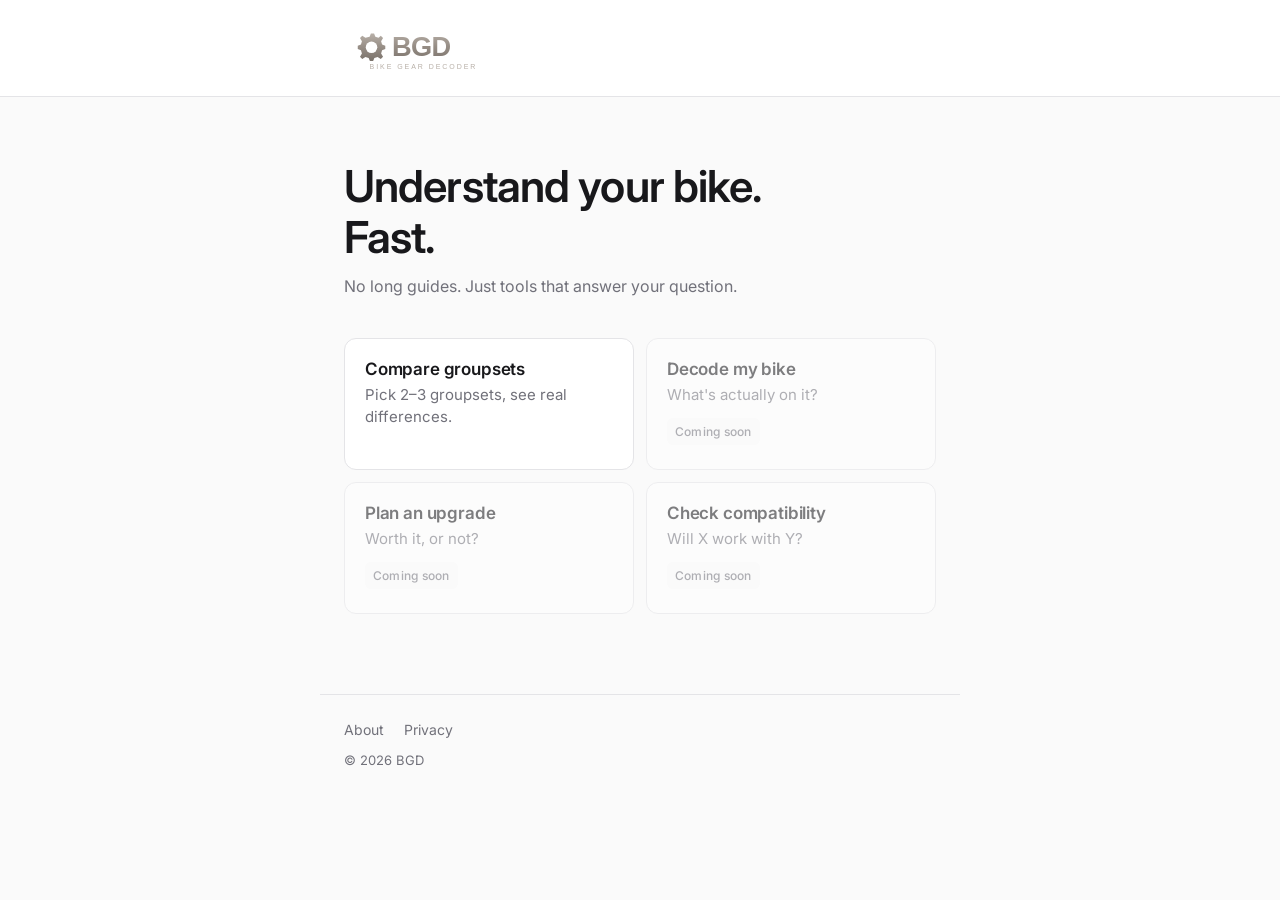
==== index.html @ 35ef9768 "Fix: og:url + compare link" ====
<!doctype html>
<html lang="en">
  <head>
    <meta charset="UTF-8" />
    <meta name="viewport" content="width=device-width, initial-scale=1.0" />

    <title>BGD — Bike Gear Decoder</title>
    <meta
      name="description"
      content="Tools for cyclists to understand their bike. Compare groupsets, decode parts, plan upgrades. No 3000-word guides."
    />

    <meta property="og:title" content="BGD — Bike Gear Decoder" />
    <meta property="og:description" content="Understand your bike. Fast." />
    <meta property="og:type" content="website" />
    <meta property="og:url" content="https://bikegeardecoder.com/" />

    <link rel="stylesheet" href="styles/base.css" />
    <link rel="stylesheet" href="styles/components.css" />
  </head>

  <body>
    <header class="site-header">
      <a href="/" class="wordmark" aria-label="BGD homepage">
        <svg
          class="logo"
          width="500"
          height="200"
          viewBox="0 0 500 200"
          xmlns="http://www.w3.org/2000/svg"
          role="img"
          aria-label="BGD — Bike Gear Decoder"
        >
          <defs>
            <linearGradient
              id="metalGradient"
              x1="0%"
              y1="0%"
              x2="0%"
              y2="100%"
            >
              <stop offset="0%" style="stop-color: #b8b0a8; stop-opacity: 1" />
              <stop offset="50%" style="stop-color: #968d85; stop-opacity: 1" />
              <stop
                offset="100%"
                style="stop-color: #7a726b; stop-opacity: 1"
              />
            </linearGradient>
          </defs>
          <path
            d="M80,65 L84,55 L94,55 L98,65 L108,68 L115,62 L122,69 L116,79 L119,89 L129,93 L129,103 L119,107 L116,117 L122,127 L115,134 L105,128 L95,131 L91,141 L81,141 L77,131 L67,128 L57,134 L50,127 L56,117 L53,107 L43,103 L43,93 L53,89 L56,79 L50,69 L57,62 L67,68 Z"
            fill="url(#metalGradient)"
          />
          <circle cx="86" cy="98" r="18" fill="white" />
          <text
            x="150"
            y="125"
            font-family="Arial, Helvetica, sans-serif"
            font-weight="bold"
            font-size="85"
            fill="url(#metalGradient)"
            letter-spacing="-2"
          >
            BGD
          </text>
          <text
            x="80"
            y="165"
            font-family="Arial, Helvetica, sans-serif"
            font-size="22"
            fill="#b8b0a8"
            letter-spacing="6"
          >
            BIKE GEAR DECODER
          </text>
        </svg>
      </a>
    </header>

    <main class="site-main">
      <section class="intro">
        <h1 class="intro-title">Understand your bike.<br />Fast.</h1>
        <p class="intro-subtitle">
          No long guides. Just tools that answer your question.
        </p>
      </section>

      <section class="tool-grid" aria-label="Tools">
        <a href="/compare.html" class="tool-card tool-card--live">
          <h2 class="tool-card-title">Compare groupsets</h2>
          <p class="tool-card-desc">
            Pick 2–3 groupsets, see real differences.
          </p>
        </a>

        <div class="tool-card tool-card--soon" aria-disabled="true">
          <h2 class="tool-card-title">Decode my bike</h2>
          <p class="tool-card-desc">What's actually on it?</p>
          <span class="tool-card-status">Coming soon</span>
        </div>

        <div class="tool-card tool-card--soon" aria-disabled="true">
          <h2 class="tool-card-title">Plan an upgrade</h2>
          <p class="tool-card-desc">Worth it, or not?</p>
          <span class="tool-card-status">Coming soon</span>
        </div>

        <div class="tool-card tool-card--soon" aria-disabled="true">
          <h2 class="tool-card-title">Check compatibility</h2>
          <p class="tool-card-desc">Will X work with Y?</p>
          <span class="tool-card-status">Coming soon</span>
        </div>
      </section>
    </main>

    <footer class="site-footer">
      <nav class="footer-nav" aria-label="Footer">
        <a href="/about">About</a>
        <a href="/privacy">Privacy</a>
      </nav>
      <p class="footer-copy">© 2026 BGD</p>
    </footer>
  </body>
</html>
---- styles/base.css ----
/* ==========================================================================
   BGD — base.css
   Reset, premenné, typografia, základné layout pravidlá
   ========================================================================== */

/* --- 1. Načítanie fontu Inter z Google Fonts -------------------------------- */

@import url("https://fonts.googleapis.com/css2?family=Inter:wght@400;500;600&display=swap");

/* --- 2. CSS premenné (design tokens) ---------------------------------------- */

:root {
  /* Titánová paleta (primárna farba značky) */
  --color-titanium: #8b7d6a;
  --color-titanium-dark: #6f6456;
  --color-titanium-light: #a79a87;

  /* Neutrálne farby (pozadie, text, borders) */
  --color-bg: #fafafa;
  --color-surface: #ffffff;
  --color-text: #18181b;
  --color-text-muted: #71717a;
  --color-border: #e4e4e7;

  /* Sémantické farby (pre diff badges v Comparator-e neskôr) */
  --color-success: #166534;
  --color-success-bg: #dcfce7;
  --color-warning: #9a3412;
  --color-warning-bg: #fed7aa;
  --color-danger: #991b1b;
  --color-danger-bg: #fee2e2;

  /* Typografia */
  --font-sans:
    "Inter", -apple-system, BlinkMacSystemFont, "Segoe UI", Roboto, sans-serif;

  /* Rozmery */
  --radius-sm: 6px;
  --radius-md: 8px;
  --radius-lg: 12px;

  /* Layout */
  --container-max: 640px;
  --space-page: 1.5rem;
}

/* --- 3. Reset --------------------------------------------------------------- */

*,
*::before,
*::after {
  box-sizing: border-box;
  margin: 0;
  padding: 0;
}

html {
  font-size: 16px;
  -webkit-text-size-adjust: 100%;
}

body {
  font-family: var(--font-sans);
  font-size: 1rem;
  line-height: 1.6;
  color: var(--color-text);
  background-color: var(--color-bg);
  min-height: 100vh;
  -webkit-font-smoothing: antialiased;
  -moz-osx-font-smoothing: grayscale;
}

img,
svg {
  max-width: 100%;
  display: block;
}

a {
  color: inherit;
  text-decoration: none;
}

button {
  font-family: inherit;
  cursor: pointer;
  border: none;
  background: none;
}

/* --- 4. Typografia ---------------------------------------------------------- */

h1,
h2,
h3 {
  font-weight: 600;
  line-height: 1.2;
  letter-spacing: -0.01em;
}

h1 {
  font-size: 2rem;
}
h2 {
  font-size: 1.25rem;
}
h3 {
  font-size: 1rem;
}

p {
  line-height: 1.6;
}

/* --- 5. Základné layout pravidlá -------------------------------------------- */

.site-main {
  max-width: var(--container-max);
  margin: 0 auto;
  padding: 0 var(--space-page);
}
---- styles/components.css ----
/* ==========================================================================
   BGD — components.css
   Header, intro, tool cards, footer
   ========================================================================== */

/* --- 1. Header -------------------------------------------------------------- */

.site-header {
  border-bottom: 1px solid var(--color-border);
  background-color: var(--color-surface);
}

.site-header > .wordmark {
  display: block;
  max-width: var(--container-max);
  margin: 0 auto;
  padding: 1rem var(--space-page);
}

.wordmark .logo {
  height: 56px;
  width: auto;
}

/* --- 2. Intro sekcia -------------------------------------------------------- */

.intro {
  padding: 3rem 0 2rem;
  text-align: left;
}

.intro-title {
  font-size: 2.25rem;
  font-weight: 600;
  line-height: 1.15;
  letter-spacing: -0.02em;
  margin-bottom: 0.75rem;
}

.intro-subtitle {
  font-size: 1rem;
  color: var(--color-text-muted);
  line-height: 1.5;
}

/* --- 3. Tool grid ----------------------------------------------------------- */

.tool-grid {
  display: grid;
  grid-template-columns: 1fr;
  gap: 0.75rem;
  padding-bottom: 3rem;
}

/* --- 4. Tool card (shared) -------------------------------------------------- */

.tool-card {
  display: block;
  background-color: var(--color-surface);
  border: 1px solid var(--color-border);
  border-radius: var(--radius-lg);
  padding: 1.25rem 1.25rem 1.5rem;
  position: relative;
  transition:
    border-color 0.15s ease,
    transform 0.15s ease;
}

.tool-card-title {
  font-size: 1.0625rem;
  font-weight: 600;
  margin-bottom: 0.25rem;
  color: var(--color-text);
}

.tool-card-desc {
  font-size: 0.9375rem;
  color: var(--color-text-muted);
  line-height: 1.5;
}

/* --- 5. Tool card — live (clickable) ---------------------------------------- */

.tool-card--live:hover {
  border-color: var(--color-titanium);
  transform: translateY(-1px);
}

.tool-card--live:active {
  transform: translateY(0);
}

/* --- 6. Tool card — coming soon --------------------------------------------- */

.tool-card--soon {
  opacity: 0.55;
}

.tool-card-status {
  display: inline-block;
  font-size: 0.75rem;
  font-weight: 500;
  color: var(--color-text-muted);
  background-color: var(--color-bg);
  padding: 0.25rem 0.5rem;
  border-radius: var(--radius-sm);
  margin-top: 0.75rem;
  letter-spacing: 0.02em;
}

/* --- 7. Footer -------------------------------------------------------------- */

.site-footer {
  border-top: 1px solid var(--color-border);
  max-width: var(--container-max);
  margin: 2rem auto 0;
  padding: 1.5rem var(--space-page);
}

.footer-nav {
  display: flex;
  gap: 1.25rem;
  margin-bottom: 0.5rem;
}

.footer-nav a {
  font-size: 0.875rem;
  color: var(--color-text-muted);
}

.footer-nav a:hover {
  color: var(--color-text);
}

.footer-copy {
  font-size: 0.8125rem;
  color: var(--color-text-muted);
}

/* ==========================================================================
   Media queries — väčšie obrazovky
   ========================================================================== */

@media (min-width: 480px) {
  .tool-grid {
    grid-template-columns: 1fr 1fr;
  }
}

@media (min-width: 640px) {
  .intro {
    padding: 4rem 0 2.5rem;
  }

  .intro-title {
    font-size: 2.75rem;
  }

  .wordmark .logo {
    height: 64px;
  }
}
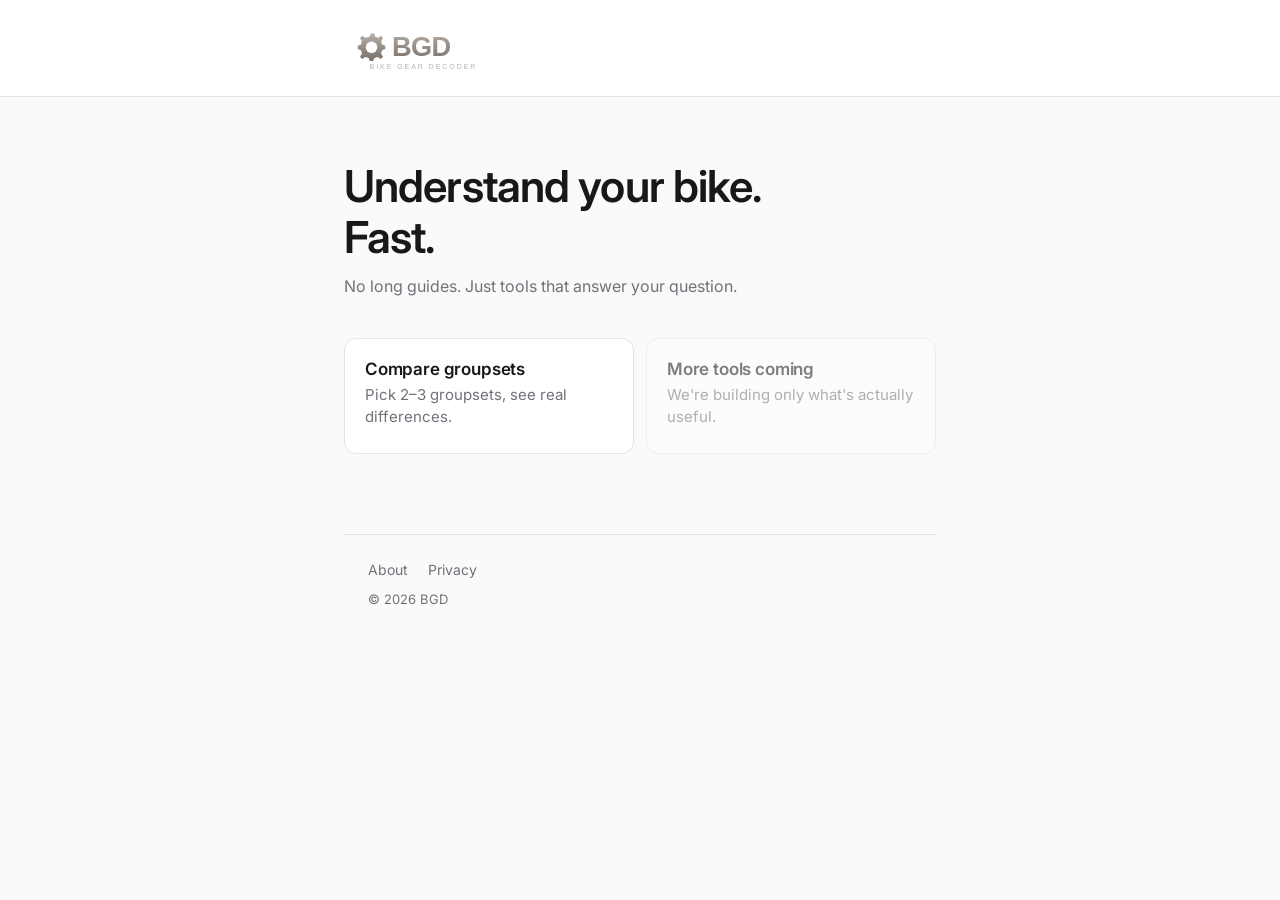
==== commit 7e375657: "Replace 3 coming-soon cards with single generic placeholder" ====
--- a/index.html
+++ b/index.html
@@ -85,33 +85,19 @@
         </p>
       </section>
 
-      <section class="tool-grid" aria-label="Tools">
-        <a href="/compare.html" class="tool-card tool-card--live">
-          <h2 class="tool-card-title">Compare groupsets</h2>
-          <p class="tool-card-desc">
-            Pick 2–3 groupsets, see real differences.
-          </p>
-        </a>
+     <section class="tool-grid" aria-label="Tools">
+  <a href="/compare.html" class="tool-card tool-card--live">
+    <h2 class="tool-card-title">Compare groupsets</h2>
+    <p class="tool-card-desc">
+      Pick 2–3 groupsets, see real differences.
+    </p>
+  </a>
 
-        <div class="tool-card tool-card--soon" aria-disabled="true">
-          <h2 class="tool-card-title">Decode my bike</h2>
-          <p class="tool-card-desc">What's actually on it?</p>
-          <span class="tool-card-status">Coming soon</span>
-        </div>
-
-        <div class="tool-card tool-card--soon" aria-disabled="true">
-          <h2 class="tool-card-title">Plan an upgrade</h2>
-          <p class="tool-card-desc">Worth it, or not?</p>
-          <span class="tool-card-status">Coming soon</span>
-        </div>
-
-        <div class="tool-card tool-card--soon" aria-disabled="true">
-          <h2 class="tool-card-title">Check compatibility</h2>
-          <p class="tool-card-desc">Will X work with Y?</p>
-          <span class="tool-card-status">Coming soon</span>
-        </div>
-      </section>
-    </main>
+  <div class="tool-card tool-card--soon" aria-disabled="true">
+    <h2 class="tool-card-title">More tools coming</h2>
+    <p class="tool-card-desc">We're building only what's actually useful.</p>
+  </div>
+</section>
 
     <footer class="site-footer">
       <nav class="footer-nav" aria-label="Footer">
@@ -120,5 +106,6 @@
       </nav>
       <p class="footer-copy">© 2026 BGD</p>
     </footer>
+    <script src="scripts/footer.js"></script>
   </body>
 </html>
--- a/styles/components.css
+++ b/styles/components.css
@@ -137,6 +137,55 @@
   color: var(--color-text-muted);
 }
 
+/* --- 8. Page intro (info pages: about, privacy, etc.) ---------------------- */
+
+.page-intro {
+  padding: 2rem 0 1.5rem;
+}
+
+.page-breadcrumb {
+  font-size: 0.875rem;
+  color: var(--color-text-muted);
+  margin-bottom: 1rem;
+}
+
+.page-breadcrumb a:hover {
+  color: var(--color-text);
+}
+
+.page-title {
+  font-size: 1.75rem;
+  font-weight: 600;
+  letter-spacing: -0.02em;
+  line-height: 1.15;
+  margin-bottom: 0.5rem;
+}
+
+.page-subtitle {
+  font-size: 1rem;
+  color: var(--color-text-muted);
+}
+
+/* --- 9. Page body (info page text content) --------------------------------- */
+
+.page-body {
+  padding-bottom: 3rem;
+  max-width: 42rem;
+}
+
+.page-body p {
+  font-size: 1rem;
+  line-height: 1.6;
+  color: var(--color-text);
+  margin-bottom: 1rem;
+}
+
+.signature {
+  margin-top: 1.5rem;
+  font-style: italic;
+  color: var(--color-text-muted);
+}
+
 /* ==========================================================================
    Media queries — väčšie obrazovky
    ========================================================================== */
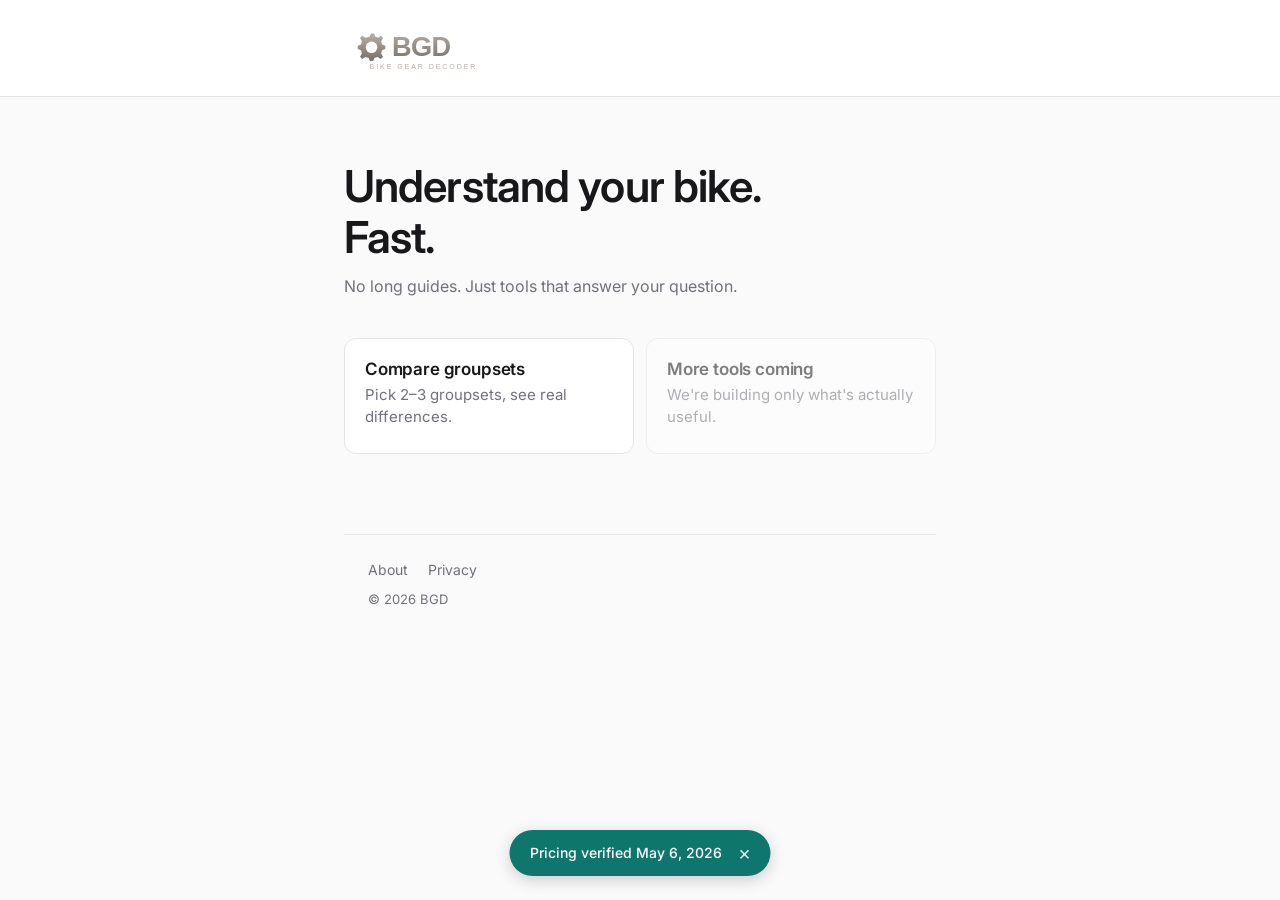
==== commit efb807a0: "Add pricing freshness toast and footer note" ====
--- a/index.html
+++ b/index.html
@@ -10,10 +10,26 @@
       content="Tools for cyclists to understand their bike. Compare groupsets, decode parts, plan upgrades. No 3000-word guides."
     />
 
-    <meta property="og:title" content="BGD — Bike Gear Decoder" />
-    <meta property="og:description" content="Understand your bike. Fast." />
-    <meta property="og:type" content="website" />
-    <meta property="og:url" content="https://bikegeardecoder.com/" />
+   <meta property="og:title" content="Bike Gear Decoder" />
+<meta property="og:description" content="Compare MTB components. No 3000-word essays." />
+<meta property="og:type" content="website" />
+<meta property="og:url" content="https://bikegeardecoder.com/" />
+<meta property="og:image" content="https://bikegeardecoder.com/og-image.png" />
+<meta property="og:image:width" content="1200" />
+<meta property="og:image:height" content="630" />
+
+<!-- Twitter Card -->
+<meta name="twitter:card" content="summary_large_image" />
+<meta name="twitter:title" content="Bike Gear Decoder" />
+<meta name="twitter:description" content="Compare MTB components. No 3000-word essays." />
+<meta name="twitter:image" content="https://bikegeardecoder.com/og-image.png" />
+
+    <link rel="icon" type="image/png" href="/favicon-96x96.png" sizes="96x96" />
+    <link rel="icon" type="image/svg+xml" href="/favicon.svg" />
+    <link rel="shortcut icon" href="/favicon.ico" />
+    <link rel="apple-touch-icon" sizes="180x180" href="/apple-touch-icon.png" />
+    <meta name="apple-mobile-web-app-title" content="BGD" />
+    <link rel="manifest" href="/site.webmanifest" />
 
     <link rel="stylesheet" href="styles/base.css" />
     <link rel="stylesheet" href="styles/components.css" />
@@ -107,5 +123,11 @@
       <p class="footer-copy">© 2026 BGD</p>
     </footer>
     <script src="scripts/footer.js"></script>
+    <script src="scripts/toast.js" defer></script>
+    <!-- Pricing freshness toast -->
+<div id="pricing-toast" class="pricing-toast" role="status" aria-live="polite">
+  <span class="pricing-toast__text">Pricing verified May 6, 2026</span>
+  <button class="pricing-toast__close" aria-label="Close">×</button>
+</div>
   </body>
 </html>
--- a/styles/components.css
+++ b/styles/components.css
@@ -209,3 +209,70 @@
     height: 64px;
   }
 }
+/* Pricing freshness toast */
+.pricing-toast {
+  position: fixed;
+  bottom: 24px;
+  left: 50%;
+  transform: translateX(-50%) translateY(120%);
+  background: #0f766e;
+  color: #ffffff;
+  padding: 12px 16px 12px 20px;
+  border-radius: 999px;
+  box-shadow: 0 4px 16px rgba(0, 0, 0, 0.18);
+  display: flex;
+  align-items: center;
+  gap: 12px;
+  font-size: 14px;
+  font-weight: 500;
+  z-index: 1000;
+  opacity: 0;
+  transition:
+    transform 0.35s ease,
+    opacity 0.35s ease;
+  max-width: calc(100vw - 32px);
+}
+
+.pricing-toast.is-visible {
+  transform: translateX(-50%) translateY(0);
+  opacity: 1;
+}
+
+.pricing-toast__text {
+  white-space: nowrap;
+  overflow: hidden;
+  text-overflow: ellipsis;
+}
+
+.pricing-toast__close {
+  background: transparent;
+  border: none;
+  color: #ffffff;
+  font-size: 20px;
+  line-height: 1;
+  cursor: pointer;
+  padding: 0 4px;
+  opacity: 0.85;
+  transition: opacity 0.15s ease;
+}
+
+.pricing-toast__close:hover {
+  opacity: 1;
+}
+
+@media (max-width: 480px) {
+  .pricing-toast {
+    bottom: 16px;
+    font-size: 13px;
+    padding: 10px 14px 10px 18px;
+  }
+}
+
+/* Footer pricing note */
+.pricing-note {
+  font-size: 12px;
+  color: #8b7d6a;
+  text-align: center;
+  margin-top: 16px;
+  opacity: 0.8;
+}
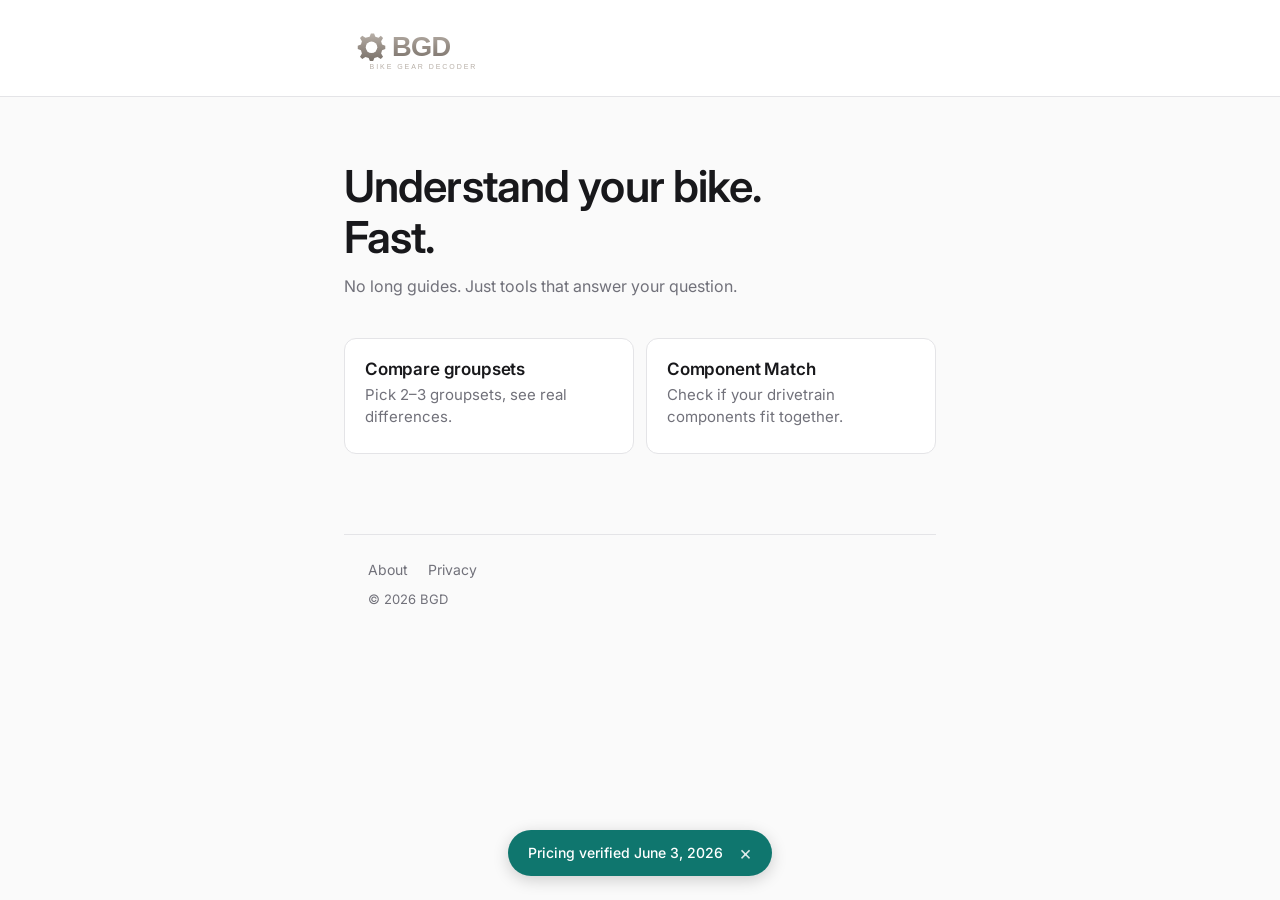
==== commit a1d40299: "Update pricing date to June 3, 2026" ====
--- a/index.html
+++ b/index.html
@@ -108,11 +108,13 @@
       Pick 2–3 groupsets, see real differences.
     </p>
   </a>
-
-  <div class="tool-card tool-card--soon" aria-disabled="true">
-    <h2 class="tool-card-title">More tools coming</h2>
-    <p class="tool-card-desc">We're building only what's actually useful.</p>
-  </div>
+ 
+  <a href="/match.html" class="tool-card tool-card--live">
+    <h2 class="tool-card-title">Component Match</h2>
+    <p class="tool-card-desc">
+      Check if your drivetrain components fit together.
+    </p>
+  </a>
 </section>
 
     <footer class="site-footer">
@@ -126,7 +128,7 @@
     <script src="scripts/toast.js" defer></script>
     <!-- Pricing freshness toast -->
 <div id="pricing-toast" class="pricing-toast" role="status" aria-live="polite">
-  <span class="pricing-toast__text">Pricing verified May 6, 2026</span>
+  <span class="pricing-toast__text">Pricing verified June 3, 2026</span>
   <button class="pricing-toast__close" aria-label="Close">×</button>
 </div>
   </body>
--- a/styles/base.css
+++ b/styles/base.css
@@ -22,13 +22,25 @@
   --color-text-muted: #71717a;
   --color-border: #e4e4e7;
 
-  /* Sémantické farby (pre diff badges v Comparator-e neskôr) */
+  /* Sémantické farby — 5-state verdict palette (Component Match + Comparator).
+     Verdict mapping (Component Match):
+       compatible      -> success (green)
+       caveat low      -> warning-low (yellow)
+       caveat high     -> warning-high (orange)
+       block           -> danger (red)
+       unverified      -> neutral (gray)
+     Session 28: legacy `labradoodle` verdict removed; now caveat+risk_level=high.
+     Comparator diff badges still use success / warning-high / danger. */
   --color-success: #166534;
   --color-success-bg: #dcfce7;
-  --color-warning: #9a3412;
-  --color-warning-bg: #fed7aa;
+  --color-warning-low: #854d0e;
+  --color-warning-low-bg: #fef9c3;
+  --color-warning-high: #9a3412;
+  --color-warning-high-bg: #fed7aa;
   --color-danger: #991b1b;
   --color-danger-bg: #fee2e2;
+  --color-neutral: #52525b;
+  --color-neutral-bg: #e4e4e7;
 
   /* Typografia */
   --font-sans:
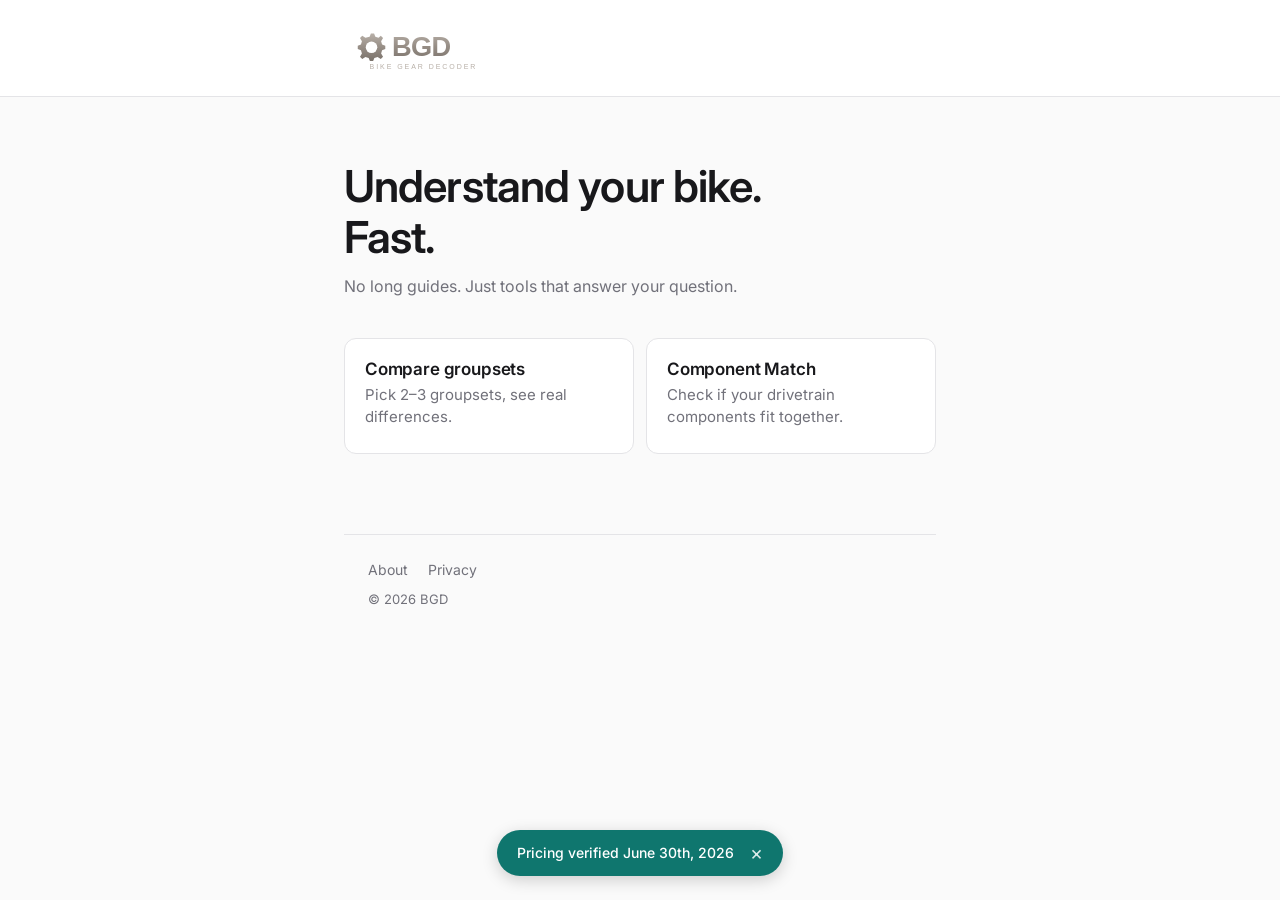
==== commit 8ec81afc: "update brakes.json and index.html" ====
--- a/index.html
+++ b/index.html
@@ -128,7 +128,7 @@
     <script src="scripts/toast.js" defer></script>
     <!-- Pricing freshness toast -->
 <div id="pricing-toast" class="pricing-toast" role="status" aria-live="polite">
-  <span class="pricing-toast__text">Pricing verified June 3, 2026</span>
+  <span class="pricing-toast__text">Pricing verified June 30th, 2026</span>
   <button class="pricing-toast__close" aria-label="Close">×</button>
 </div>
   </body>
